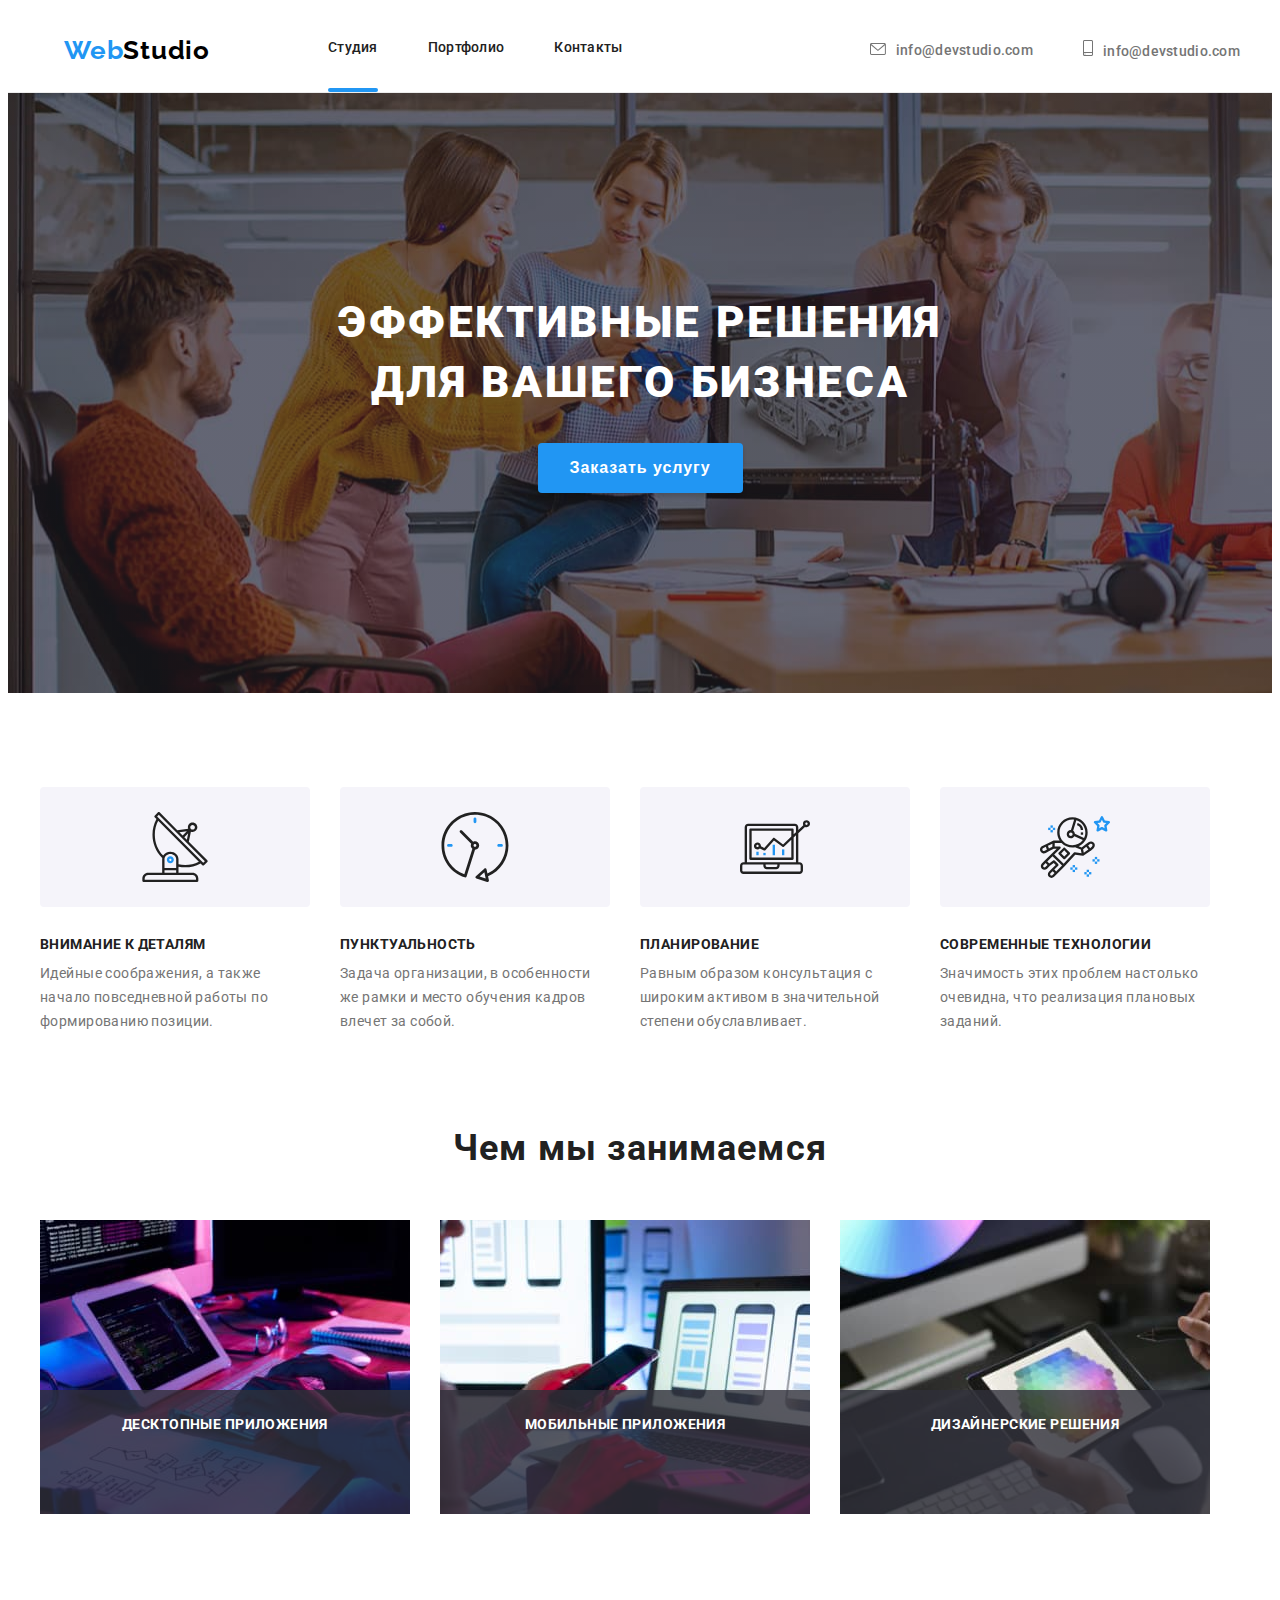
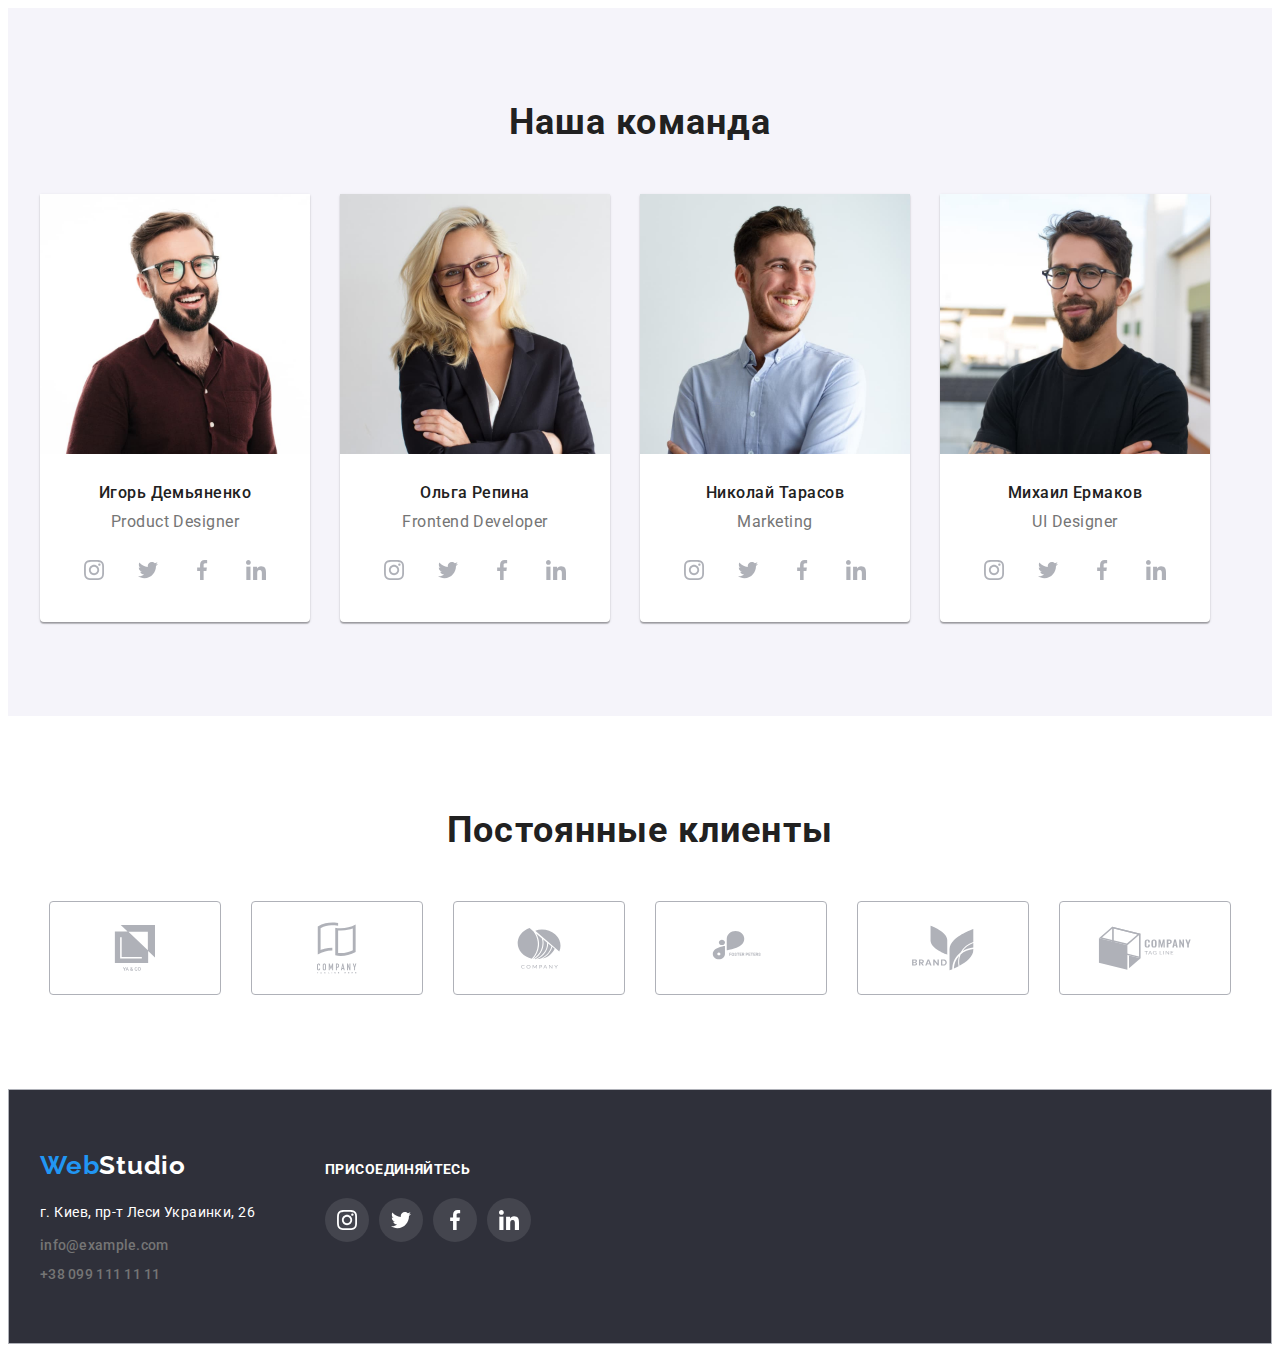
==== index.html @ 58d1611e "Homework 5" ====
<!DOCTYPE html>
<html lang="ru">
  <head>
    <meta charset="UTF-8" />
    <meta http-equiv="X-UA-Compatible" content="IE=edge" />
    <meta name="viewport" content="width=device-width, initial-scale=1.0" />
    <title>WebStudio</title>
    <link
      rel="stylesheet"
      href="https://cdnjs.cloudflare.com/ajax/libs/modern-normalize/1.1.0/modern-normalize.min.css"
      integrity="sha512-wpPYUAdjBVSE4KJnH1VR1HeZfpl1ub8YT/NKx4PuQ5NmX2tKuGu6U/JRp5y+Y8XG2tV+wKQpNHVUX03MfMFn9Q=="
      crossorigin="anonymous"
      referrerpolicy="no-referrer"
    />
    <link rel="stylesheet" href="./css/styles.css" />
    <link rel="preconnect" href="https://fonts.googleapis.com" />
    <link rel="preconnect" href="https://fonts.gstatic.com" crossorigin />
    <link
      href="https://fonts.googleapis.com/css2?family=Raleway:wght@700&family=Roboto:wght@400;500;700;900&display=swap"
      rel="stylesheet"
    />
  </head>
  <body class="main-part">
    <!-- Navigation -->
    <header class="header-section">
      <div class="container nav-container">
        <nav class="main-navigation">
          <a class="logo" href="./index.html"
            ><span class="logo-emphasis">Web</span>Studio</a
          >
          <ul class="site-nav list">
            <li class="item current-page">
              <a class="link current" href="">Студия</a>
            </li>
            <li class="item">
              <a class="link" href="./portfolio.html">Портфолио</a>
            </li>
            <li class="item">
              <a class="link" href="">Контакты</a>
            </li>
          </ul>
        </nav>
        <!-- Contacts -->
        <ul class="list header-list">
          <li class="item contact-item">
            <a class="contacts contact-link" href="mailto:info@devstudio.com"
              ><svg class="mail-tel-icon" width="16" height="12">
                <use href="./images/icons.svg#icon-envelope"></use></svg
              >info@devstudio.com</a
            >
          </li>
         <li class="item contact-item">
            <a class="contacts contact-link" href="tel:+380961111111"
              ><svg class="mail-tel-icon" width="10" height="16">
                <use href="./images/icons.svg#icon-smartphone"></use></svg
              >info@devstudio.com</a
            >
          </li>
        </ul>
    </header>
    <main>
      <!-- Hero -->
      <section class="hero section">
        <div class="container">
          <h1 class="hero-title">Эффективные решения<br>для вашего бизнеса</h1>
          <button class="modal-button" type="button">Заказать услугу</button>
        </div>
      </section>
      <!-- Advantages section -->
      <section class="section">
        <div class="container">
          <ul class="list advantages">
            <li class="advantage-item">
              <div class="advantage-element">
                <svg class="advantage-pic" width="70" height="70">
                  <use href="./images/icons.svg#icon-antena"></use>
                </svg>
              </div>
              <h3 class="section-item studio">Внимание к деталям</h3>
              <p class="description-item benefit">
                Идейные соображения, а также начало повседневной работы по
                формированию позиции.
              </p>
            </li>
            <li class="advantage-item">
              <div class="advantage-element">
                 <svg class="advantage-pic" width="70" height="70">
                  <use href="./images/icons.svg#icon-clock"></use>
                </svg>
              </div>
              <h3 class="section-item studio">Пунктуальность</h3>
              <p class="description-item benefit">
                Задача организации, в особенности же рамки и место обучения
                кадров влечет за собой.
              </p>
            </li>
            <li class="advantage-item">
              <div class="advantage-element">
                <svg class="advantage-pic" width="70" height="70">
                  <use href="./images/icons.svg#icon-diagram"></use>
                </svg>
              </div>
              <h3 class="section-item studio">Планирование</h3>
              <p class="description-item benefit">
                Равным образом консультация с широким активом в значительной
                степени обуславливает.
              </p>
            </li>
            <li class="advantage-item">
              <div class="advantage-element">
                 <svg class="advantage-pic" width="70" height="70">
                  <use href="./images/icons.svg#icon-astronaut"></use>
                </svg>
              </div>
              <h3 class="section-item studio">Современные технологии</h3>
              <p class="description-item benefit">
                Значимость этих проблем настолько очевидна, что реализация
                плановых заданий.
              </p
            </li>
          </ul>
        </div>
      </section>
      <!-- Offer section -->
      <section class="section section-offer">
        <div class="container">
          <h2 class="section-item heading">Чем мы занимаемся</h2>
          <ul class="list flex-offers">
            <li class="offer-img">
              <img
                src="./images/coding.jpg"
                alt="Написание кода"
                width="370"
                height="294"
              />
              <div class="offer-description-overlay">
              <p class="offer-description">Десктопные приложения</p>
              </div>
            </li>
            <li class="offer-img">
              <img
                src="./images/adapting.jpg"
                alt="Адаптация под мобильные устройства"
                width="370"
                height="294"
              />
              <div class="offer-description-overlay">
              <p class="offer-description">Мобильные приложения</p>
              </div>
            </li>
            <li class="offer-img">
              <img
                src="./images/styling.jpg"
                alt="Стилизирование"
                width="370"
                height="294"
              />
              <div class="offer-description-overlay">
              <p class="offer-description">Дизайнерские решения</p>
              </div>
            </li>
          </ul>
        </div>
      </section>
      <!-- Team section -->
      <section class="section-team section">
        <div class="container">
          <h2 class="section-item heading">Наша команда</h2>
          <ul class="list flex-team">
            <li class="flex-member">
              <img
                class="member-photo"
                src="./images/demyanenko.jpg"
                alt="Игорь Демьяненко"
                width="270"
                height="260"
              />
              <div class="member-card">
                <h3 class="section-item team">Игорь Демьяненко</h3>
                <p class="description-item position" lang="en">
                  Product Designer
                </p>
                <ul class="social-list list">
                  <li class="social-list-item">
                    <a class="social-list-link" href="">
                      <svg class="social-icon" width="20" height="20">
                        <use
                          href="./images/icons.svg#icon-instagram"
                        ></use></svg
                    ></a>
                  </li>
                  <li class="social-list-item">
                    <a class="social-list-link" href="">
                      <svg class="social-icon" width="20" height="20">
                        <use href="./images/icons.svg#icon-twitter"></use></svg
                    ></a>
                  </li>
                  <li class="social-list-item">
                    <a class="social-list-link" href="">
                      <svg class="social-icon" width="20" height="20">
                        <use href="./images/icons.svg#icon-facebook"></use></svg
                    ></a>
                  </li>
                  <li class="social-list-item">
                    <a class="social-list-link" href="">
                      <svg class="social-icon" width="20" height="20">
                        <use href="./images/icons.svg#icon-linkedin"></use></svg
                    ></a>
                  </li>
                </ul>
              </div>
            </li>
            <li class="flex-member">
              <img
                class="member-photo"
                src="./images/repina.jpg"
                alt="Ольга Репина"
                width="270"
                height="260"
              />
              <div class="member-card">
                <h3 class="section-item team">Ольга Репина</h3>
                <p class="description-item position" lang="en">
                  Frontend Developer
                </p>
                <ul class="social-list list">
                  <li class="social-list-item">
                    <a class="social-list-link" href="">
                      <svg class="social-icon" width="20" height="20">
                        <use
                          href="./images/icons.svg#icon-instagram"
                        ></use></svg
                    ></a>
                  </li>
                  <li class="social-list-item">
                    <a class="social-list-link" href="">
                      <svg class="social-icon" width="20" height="20">
                        <use href="./images/icons.svg#icon-twitter"></use></svg
                    ></a>
                  </li>
                  <li class="social-list-item">
                    <a class="social-list-link" href="">
                      <svg class="social-icon" width="20" height="20">
                        <use href="./images/icons.svg#icon-facebook"></use></svg
                    ></a>
                  </li>
                  <li class="social-list-item">
                    <a class="social-list-link" href="">
                      <svg class="social-icon" width="20" height="20">
                        <use href="./images/icons.svg#icon-linkedin"></use></svg
                    ></a>
                  </li>
                </ul>
              </div>
            </li>
            <li class="flex-member">
              <img
                class="member-photo"
                src="./images/tarasov.jpg"
                alt="Николай Тарасов"
                width="270"
                height="260"
              />
              <div class="member-card">
                <h3 class="section-item team">Николай Тарасов</h3>
                <p class="description-item position" lang="en">Marketing</p>
                <ul class="social-list list">
                  <li class="social-list-item">
                    <a class="social-list-link" href="">
                      <svg class="social-icon" width="20" height="20">
                        <use
                          href="./images/icons.svg#icon-instagram"
                        ></use></svg
                    ></a>
                  </li>
                  <li class="social-list-item">
                    <a class="social-list-link" href="">
                      <svg class="social-icon" width="20" height="20">
                        <use href="./images/icons.svg#icon-twitter"></use></svg
                    ></a>
                  </li>
                  <li class="social-list-item">
                    <a class="social-list-link" href="">
                      <svg class="social-icon" width="20" height="20">
                        <use href="./images/icons.svg#icon-facebook"></use></svg
                    ></a>
                  </li>
                  <li class="social-list-item">
                    <a class="social-list-link" href="">
                      <svg class="social-icon" width="20" height="20">
                        <use href="./images/icons.svg#icon-linkedin"></use></svg
                    ></a>
                  </li>
                </ul>
              </div>
            </li>
            <li class="flex-member">
              <img
                class="member-photo"
                src="./images/yermakov.jpg"
                alt="Михаил Ермаков"
                width="270"
                height="260"
              />
              <div class="member-card">
                <h3 class="section-item team">Михаил Ермаков</h3>
                <p class="description-item position" lang="en">UI Designer</p>
                <ul class="social-list list">
                  <li class="social-list-item">
                    <a class="social-list-link" href="">
                      <svg class="social-icon" width="20" height="20">
                        <use
                          href="./images/icons.svg#icon-instagram"
                        ></use></svg
                    ></a>
                  </li>
                  <li class="social-list-item">
                    <a class="social-list-link" href="">
                      <svg class="social-icon" width="20" height="20">
                        <use href="./images/icons.svg#icon-twitter"></use></svg
                    ></a>
                  </li>
                  <li class="social-list-item">
                    <a class="social-list-link" href="">
                      <svg class="social-icon" width="20" height="20">
                        <use href="./images/icons.svg#icon-facebook"></use></svg
                    ></a>
                  </li>
                  <li class="social-list-item">
                    <a class="social-list-link" href="">
                      <svg class="social-icon" width="20" height="20">
                        <use href="./images/icons.svg#icon-linkedin"></use></svg
                    ></a>
                  </li>
                </ul>
              </div>
            </li>
          </ul>
        </div>
      </section>
    </main>
    <!-- Clients section -->
    <section class="section section-offer">
      <div class="container">
        <h2 class="section-item heading">Постоянные клиенты</h2>
        <ul class="clients-list list">
          <li class="clients-item">
            <a class="clients-link"
              ><svg class="clients-icon" width="42" height="46">
                <use href="./images/icons.svg#icon-yaco"></use></svg
            ></a>
          </li>
          <li class="clients-item">
            <a class="clients-link"
              ><svg class="clients-icon" width="40" height="52">
                <use href="./images/icons.svg#icon-tagline"></use></svg
            ></a>
          </li>
          <li class="clients-item">
            <a class="clients-link"
              ><svg class="clients-icon" width="44" height="42">
                <use href="./images/icons.svg#icon-company"></use></svg
            ></a>
          </li>
           <li class="clients-item">
            <a class="clients-link"
              ><svg class="clients-icon" width="62" height="46">
                <use href="./images/icons.svg#icon-foster"></use></svg
            ></a>
          </li>
          <li class="clients-item">
            <a class="clients-link"
              ><svg class="clients-icon" width="62" height="46">
                <use href="./images/icons.svg#icon-brand"></use></svg
            ></a>
          </li>
          <li class="clients-item">
            <a class="clients-link"
              ><svg class="clients-icon" width="94" height="44">
                <use href="./images/icons.svg#icon-companytagline"></use></svg
            ></a>
          </li>
        </ul>
      </div>
    </section>
    <!-- Footer -->
    <footer class="footer-section">
      <div class="container footer-container">
        <div>
        <a class="logo-footer" href="./index.html"
          ><span class="logo-emphasis">Web</span>Studio</a
        >
        <address>
          <ul class="list">
            <li class="footer-contact">
              <a class="adress" href="https://goo.gl/maps/RZzK3HeGXn62apEB7"
                >г. Киев, пр-т Леси Украинки, 26</a
              >
            </li>
            <li class="footer-contact">
              <a class="contacts email-tel" href="mailto:info@example.com"
                >info@example.com</a
              >
            </li>
            <li>
              <a class="contacts email-tel" href="tel:+380991111111">+38 099 111 11 11</a>
            </li>
          </ul>
        </address>
        </div>
        <div class="footer-links">
          <p class="footer-appeal">Присоединяйтесь</p>

          <ul class="appeal-list list">
            <li class="appeal-part"><a class="appeal-link" href=""><svg class="appeal-network" width="20" height="20"><use href="./images/icons.svg#icon-instagram"></svg></a></li>
              <li class="appeal-part"><a class="appeal-link" href=""><svg class="appeal-network" width="20" height="20"><use href="./images/icons.svg#icon-twitter"></svg></a></li>
                <li class="appeal-part"><a class="appeal-link" href=""><svg class="appeal-network" width="20" height="20"><use href="./images/icons.svg#icon-facebook"></svg></a></li>
                  <li class="appeal-part"><a class="appeal-link" href=""><svg class="appeal-network" width="20" height="20"><use href="./images/icons.svg#icon-linkedin"></svg></a></li>
          </ul>

        </div>
      </div>
    </footer>
  </body>
</html>
---- css/styles.css ----
:root {
  --primary-text-color: #212121;
  --secondary-text-color: #757575;
  --accent-color: #2196f3;
  --logo-color: #000000;
  --footer-logo: #ffffff;
  --buttons-color: #f5f4fa;
  --footer-contacts-color: rgba(255, 255, 255, 0.6);
  --team-background-color: #f5f4fa;
  --hero-footer-background-color: #2f303a;
  --primary-background: #ffffff;
  --hero-color: #ffffff;
  --icons-color: #afb1b8;
}
.list {
  list-style: none;
}
.link {
  text-decoration: none;
}
.main-part {
  background-color: var(--primary-background);
  color: var(--primary-text-color);
  font-family: Roboto, sans-serif;
}
h1,
h2,
h3,
h4,
h5,
h6,
p {
  margin-top: 0;
  margin-bottom: 0;
}
ul,
ol {
  margin-top: 0;
  margin-bottom: 0;
  padding-left: 0;
}
img {
  display: block;
  width: 100%;
  height: auto;
}
.container {
  width: 1200px;
  padding-left: 15px;
  padding-right: 15px;
  margin-left: auto;
  margin-right: auto;
}
.section {
  padding: 94px 0px 0px;
}
.section-portfolio {
  padding: 94px 0;
}
/* Header */
.header-section {
  border-bottom: 1px solid #ececec;
}
.nav-container {
  display: flex;
  align-items: center;
}
.header-list {
  display: flex;
  align-items: center;
  margin-left: auto;
}

/* Logo */
.logo {
  margin-right: 94px;
  padding: 24px;

  color: var(--logo-color);
  font-family: Raleway, sans-serif;
  font-weight: 700;
  font-size: 26px;
  line-height: 1.19;
  letter-spacing: 0.03em;
  text-decoration: none;
}
.logo-emphasis {
  color: var(--accent-color);
}
/* Site navigation */
.main-navigation {
  display: flex;
  align-items: center;
}
.site-nav {
  display: flex;
}
.site-nav .link {
  display: block;
  padding: 32px 0px;

  color: var(--primary-text-color);
  font-weight: 500;
  font-size: 14px;
  line-height: 1.14;
  letter-spacing: 0.02em;
  text-decoration: none;
  transition: color 250ms cubic-bezier(0.4, 0, 0.2, 1);
}
.site-nav .link:hover,
.site-nav .link:focus {
  color: var(--accent-color);
}
.site-nav .item:not(:last-child) {  
  margin-right: 50px;
}
.header-list {
  margin-left: auto;
  display: flex;
}
.header-list .contacts {
  padding: 32px 0px;
}
.header-list .item:not(:last-child) {
  margin-right: 50px;
}
.contacts {
  color: var(--secondary-text-color);
  font-weight: 500;
  font-size: 14px;
  font-style: normal;
  line-height: 1.14;
  letter-spacing: 0.02em;
  text-decoration: none;
}
.mail-tel-icon {
  fill: var(--secondary-text-color);
  margin-right: 10px;
}
.contact-link:hover,
.contact-link:focus {
  color: var(--accent-color);
}
.mail-tel-icon
{
transition: fill 250ms cubic-bezier(0.4, 0, 0.2, 1);
}
.contact-link {
  transition: color 250ms cubic-bezier(0.4, 0, 0.2, 1);
}
.contact-item:hover .mail-tel-icon,
.contact-item:focus .mail-tel-icon {
  fill: var(--accent-color);
}
.footer-contacts {
  color: var(--footer-contacts-color);
}
.current-page::after {
  content: "";
  display: block;
  width: 100%;
  height: 4px;
  background: var(--accent-color);
  border-radius: 2px;
}
/* Section hero */
.hero {
  padding: 200px 0px;
  margin-left: auto;
  margin-right: auto;

  text-align: center;
  background-image: linear-gradient(to right, #2f303a66, #2f303a66),
    url(../images/hero.jpg);
  max-width: 1600px;
  max-height: 600px;
  background-repeat: no-repeat;
}
.hero-title {
  margin-bottom: 30px;
  font-weight: 900;
  font-size: 44px;
  line-height: 1.36;
  text-align: center;
  letter-spacing: 0.06em;
  text-transform: uppercase;
  color: var(--hero-color);
}
.modal-button {
  border-radius: 4px;
  padding: 10px 32px;
  min-width: 200px;
  box-shadow: 0px 4px 4px rgba(0, 0, 0, 0.15);
  border-style: none;

  background-color: var(--accent-color);
  color: var(--hero-color);
  font-weight: 700;
  font-size: 16px;
  line-height: 1.87;
  text-align: center;
  letter-spacing: 0.06em;
  cursor: pointer;
}
/* Sections */
.heading {
  text-align: center;
  font-weight: bold;
  font-size: 36px;
  line-height: 1.16;
  text-align: center;
  letter-spacing: 0.03em;
}
.list .studio {
  margin-bottom: 10px;
}
.list .team {
  margin-bottom: 10px;
}
.list .portfolio {
  margin-bottom: 4px;
}
.description-item {
  color: var(--secondary-text-color);
}
.container .heading {
  margin-bottom: 50px;
}
/* Advantages section */
.benefit {
  font-size: 14px;
  line-height: 1.71;
  letter-spacing: 0.03em;
  color: var(--secondary-text-color);
}
.studio {
  font-weight: bold;
  font-size: 14px;
  line-height: 1.14;
  letter-spacing: 0.03em;
  text-transform: uppercase;
  color: var(--primary-text-color);
}
.list-advantage {
  display: flex;
}
.advantages {
  display: flex;
  padding-bottom: 94px 0px;
}
.advantage-item {
  width: 270px;
}
.advantage-item:not(:last-child) {
  margin-right: 30px;
}
.advantage-pics {
  display: flex;
}
.advantage-element {
  display: flex;
  justify-content: center;
  align-items: center;
  width: 270px;
  height: 120px;
  background-color: var(--team-background-color);
  border-radius: 4px;
  margin-bottom: 30px;
}
.advantage-element:not(:last-child) {
  margin-right: 30px;
}
/* Offers section */
.section-offer {
  padding-bottom: 94px;
}
.flex-offers {
  display: flex;
}
.offer-img {
  position: relative;
}
.offer-img:not(:last-child) {
  margin-right: 30px;
}
.section-item {
  color: var(--primary-text-color);
}
.offer-description {
  font-weight: 700;
  font-size: 14px;
  line-height: 1.14;
  text-align: center;
  letter-spacing: 0.03em;
  text-transform: uppercase;
  padding: 27px auto;
  color: #FFFFFF;
}
.offer-description-overlay {
  position: absolute;
  background-color: rgba(47, 48, 58, 0.8);
  height: 70px;
  width: 100%;
  padding: 27px 0;
  bottom: 0px;
}
/* Team section */
.flex-member {
  width: 270px;
  border-radius: 0px 0px 4px 4px;
  box-shadow: 0px 1px 3px rgba(0, 0, 0, 0.12), 0px 1px 1px rgba(0, 0, 0, 0.14),
    0px 2px 1px rgba(0, 0, 0, 0.2);

  background-color: #ffffff;
  text-align: center;
}
.flex-member:not(:last-child) {
  margin-right: 30px;
}
.team {
  font-weight: 500;
  font-size: 16px;
  line-height: 1.18;
  text-align: center;
  letter-spacing: 0.03em;
  color: var(--primary-text-color);
}
.flex-team {
  display: flex;
}
.member-card {
  padding: 30px 0px;
}
.position {
  font-size: 16px;
  line-height: 1.18;
  text-align: center;
  letter-spacing: 0.03em;
  margin-bottom: 16px;
}
.section-team {
  background-color: var(--team-background-color);
  padding-bottom: 94px;
}
.social-list {
  display: flex;
  justify-content: center;
}
.social-list-link {
  display: flex;
  justify-content: center;
  align-items: center;
  width: 44px;
  height: 44px;
  border-radius: 50%;
  transition: background-color 250ms cubic-bezier(0.4, 0, 0.2, 1);
}
.social-list-item:not(:last-child) {
  margin-right: 10px;
}
.social-icon {
  fill: #afb1b8;
  transition: fill 250ms cubic-bezier(0.4, 0, 0.2, 1);
}
.social-list-link:hover,
.social-list-link:focus {
  background-color: var(--accent-color);
}
.social-list-link:hover .social-icon,
.social-list-link:focus .social-icon {
  fill: #ffffff;
}
/* Clients */
.clients-list {
  display: flex;
  align-items: center;
  justify-content: center;
}
.clients-link {
  display: flex;
  align-items: center;
  justify-content: center;
  width: 170px;
  height: 92px;
  border: 1px solid var(--icons-color);
  border-radius: 4px;
}
.clients-item:not(:last-child) {
  margin-right: 30px;
}
.clients-link {
  border-color: var(--icons-color);
  fill: var(--icons-color);
  transition: border-color 250ms cubic-bezier(0.4, 0, 0.2, 1), fill 250ms cubic-bezier(0.4, 0, 0.2, 1);;
}
.clients-link:hover,
.clients-link:focus {
  border-color: var(--accent-color);
  cursor: pointer;
  fill: var(--accent-color);
}
/* Footer */
.footer-section {
  background-color: var(--hero-footer-background-color);
  padding: 60px 0px;
  border: 1px solid #afb1b8;
}
.logo-footer {
  margin-bottom: 20px;
  display: inline-block;

  color: var(--footer-logo);
  font-family: Raleway, sans-serif;
  font-weight: 700;
  font-size: 26px;
  line-height: 1.19;
  letter-spacing: 0.03em;
  text-decoration: none;
}
.footer-contact {
  margin-bottom: 10px;
}
.adress {
  display: inline-block;
  font-style: normal;
  color: #ffffff;
  font-size: 14px;
  line-height: 1.71;
  letter-spacing: 0.03em;
  text-decoration: none;
  transition: color 250ms cubic-bezier(0.4, 0, 0.2, 1);
}
.list .email {
  display: inline-block;
}
.adress:hover,
.adress:focus {
  color: var(--accent-color);
}
.email-tel {
  transition: color 250ms cubic-bezier(0.4, 0, 0.2, 1);
}
.email-tel:hover,
.email-tel:focus {
  color: var(--accent-color);
}
.footer-container {
  display: flex;
  align-items: baseline;
}
.footer-links {
  margin-left: 70px;
}
.footer-appeal {
  margin-bottom: 20px;
  font-weight: bold;
  font-size: 14px;
  line-height: 1.14;
  letter-spacing: 0.03em;
  text-transform: uppercase;
  color: var(--hero-color);
}
.appeal-list {
  display: flex;
}
.appeal-part {
  display: flex;
}
.appeal-link {
  display: flex;
  justify-content: center;
  align-items: center;
  width: 44px;
  height: 44px;
  border-radius: 50%;
  background-color: rgba(255, 255, 255, 0.1);
  transition: background-color 250ms cubic-bezier(0.4, 0, 0.2, 1);
}
.appeal-link:hover,
.appeal-link:focus {
  background-color: var(--accent-color);
}
.appeal-part:not(:last-child) {
  margin-right: 10px;
}
.appeal-network {
  fill: var(--footer-logo);
}
.apeal-network:hover {
  background-color: var(--accent-color);
}
/* Portfolio */
/* Filter section */
.filter-button {
  border-radius: 4px;
  padding: 6px 22px;
  min-width: 145px;
  text-align: center;
  border-style: none;
  display: inline-block;

  color: var(--primary-text-color);
  background-color: var(--buttons-color);
  font-family: inherit;
  font-weight: 500;
  font-size: 16px;
  line-height: 1.62;
  letter-spacing: 0.03em;
  cursor: pointer;
  transition: color 250ms cubic-bezier(0.4, 0, 0.2, 1), background-color 250ms cubic-bezier(0.4, 0, 0.2, 1), box-shadow 250ms cubic-bezier(0.4, 0, 0.2, 1);
}
.filter-button:hover,
.filter-button:focus {
  background-color: var(--accent-color);
  color: #ffffff;
  box-shadow: 0px 3px 1px rgba(0, 0, 0, 0.1), 0px 1px 2px rgba(0, 0, 0, 0.08),
    0px 2px 2px rgba(0, 0, 0, 0.12);
}
.flex-buttons {
  display: flex;
  justify-content: center;
}
.flex-buttons {
  margin-bottom: 50px;
}
.flex-button:not(:last-child) {
  margin-right: 8px;
}
.flex-link {
  display: block;
  transition: box-shadow 250ms cubic-bezier(0.4, 0, 0.2, 1);
}
.flex-link:hover {
  box-shadow: 0px 4px 4px rgba(0, 0, 0, 0.25);
}
.project-card {
  padding: 20px 24px;
}
.portfolio {
  font-weight: bold;
  font-size: 18px;
  line-height: 2;
  letter-spacing: 0.06em;
}
.project {
  font-size: 16px;
  line-height: 1.87;
  letter-spacing: 0.03em;
}
.flex-portfolio {
  display: flex;
  flex-wrap: wrap;
}
.flex-element {
  width: 370px;
  margin-right: 30px;
  margin-bottom: 30px;
  border: 1px solid #eeeeee;
}
.flex-element:nth-child(3n) {
  margin-right: 0px;
}
.flex-element:nth-last-child(-n + 3) {
  margin-bottom: 0px;
}
.project-thumb {
  position: relative;
  overflow: hidden;
}
.project-thumb:hover .project-description-overlay{
transform: translateY(0);
}
.project-description {
  font-size: 18px;
  line-height: 1.55;
  letter-spacing: 0.03em;
  color: #ffffff;
  padding: 24px 64px;
}
.project-description-overlay {
  position: absolute;
  height: 294px;
  width: 100%;
  top: 0;
  background-color: rgba(33, 150, 243, 0.9);
  transform: translateY(100%);
  transition: transform 250ms cubic-bezier(0.4, 0, 0.2, 1);
}
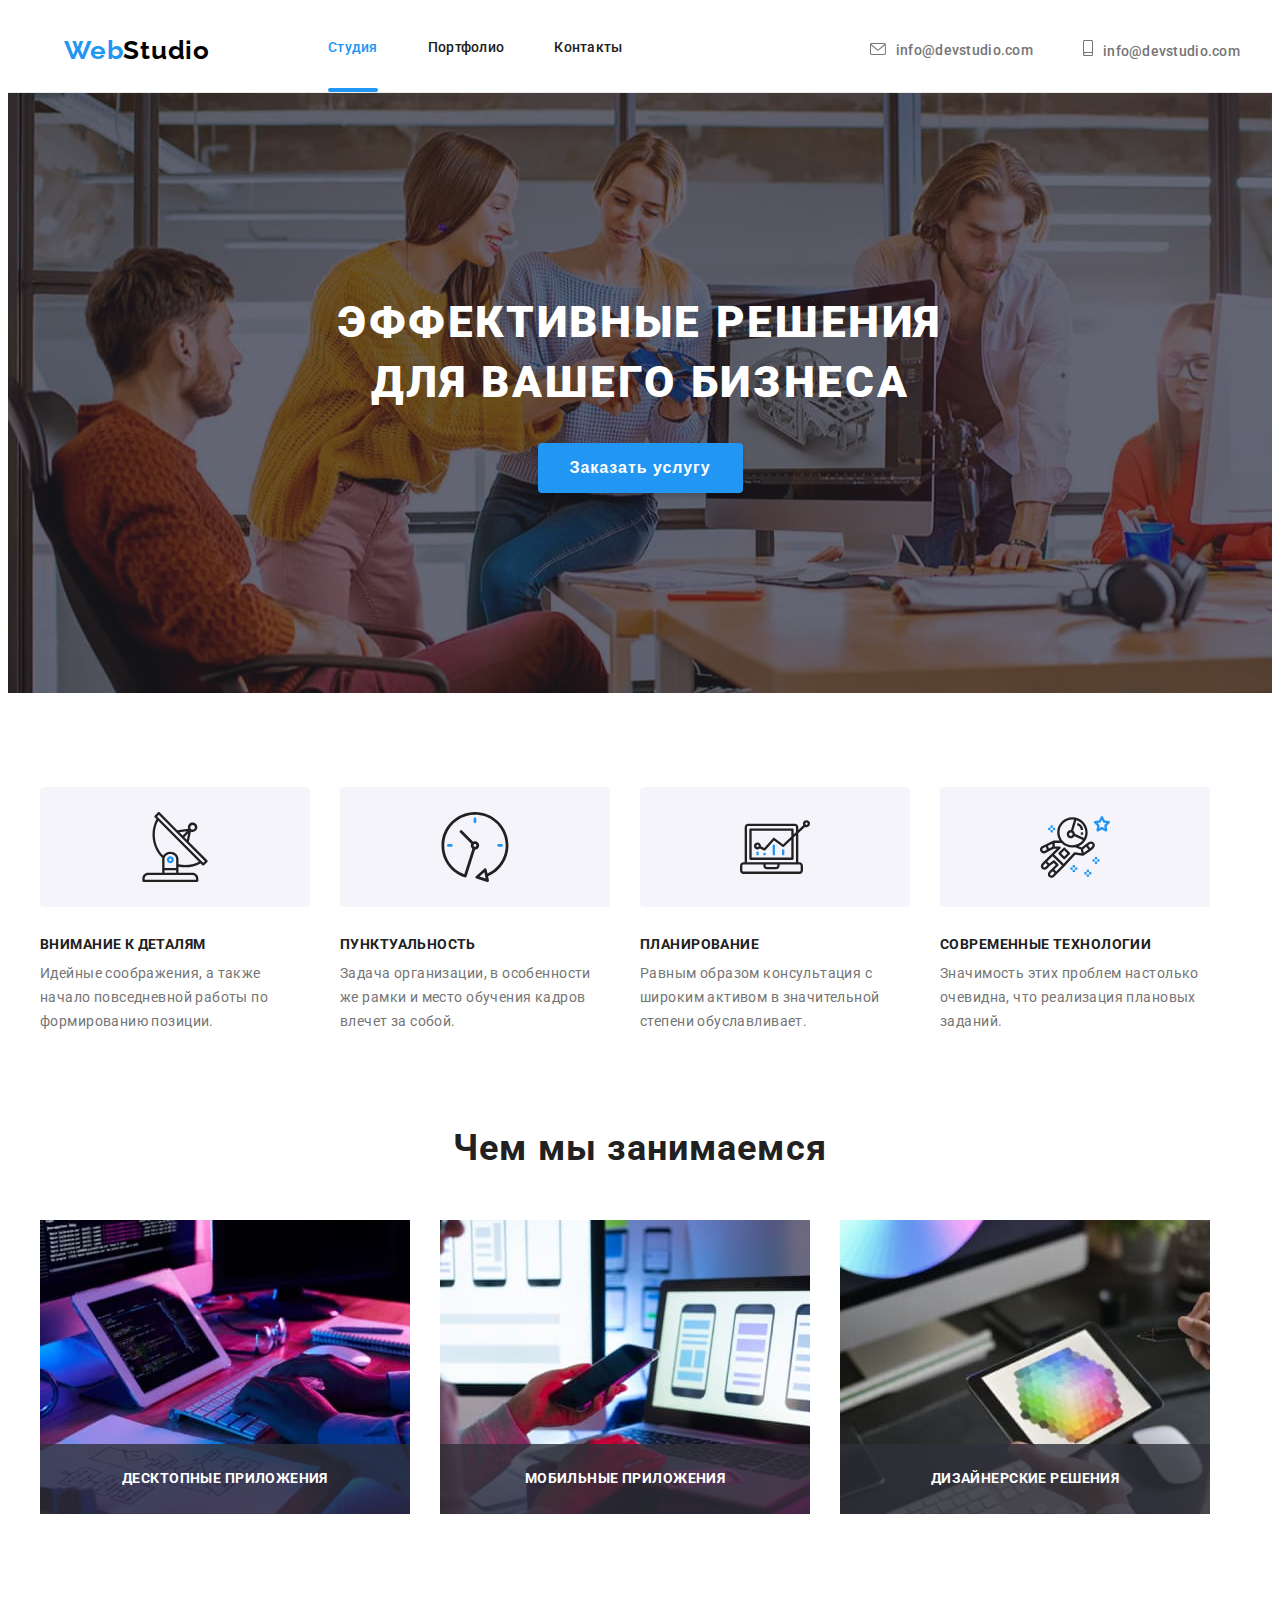
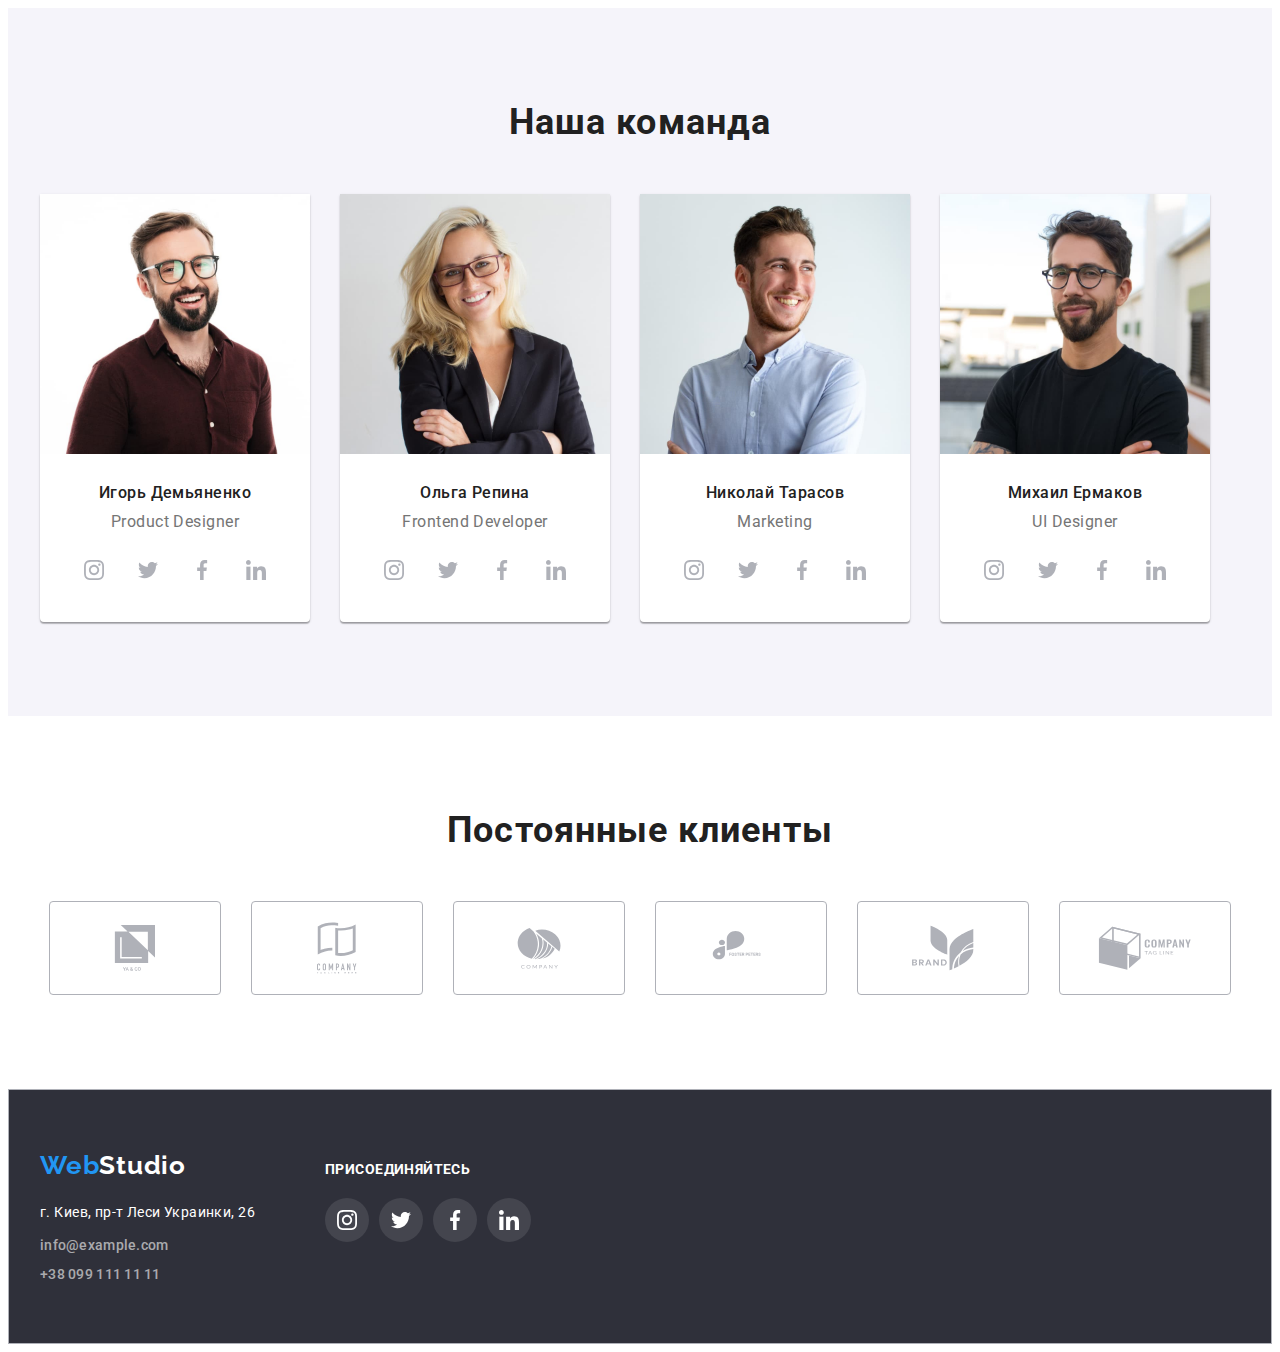
==== commit 7cf3e42b: "Changed according to the remarks" ====
--- a/index.html
+++ b/index.html
@@ -25,9 +25,7 @@
     <header class="header-section">
       <div class="container nav-container">
         <nav class="main-navigation">
-          <a class="logo" href="./index.html"
-            ><span class="logo-emphasis">Web</span>Studio</a
-          >
+          <a class="logo" href="./index.html"><span class="logo-emphasis">Web</span>Studio</a>
           <ul class="site-nav list">
             <li class="item current-page">
               <a class="link current" href="">Студия</a>
@@ -49,7 +47,7 @@
               >info@devstudio.com</a
             >
           </li>
-         <li class="item contact-item">
+          <li class="item contact-item">
             <a class="contacts contact-link" href="tel:+380961111111"
               ><svg class="mail-tel-icon" width="10" height="16">
                 <use href="./images/icons.svg#icon-smartphone"></use></svg
@@ -57,13 +55,14 @@
             >
           </li>
         </ul>
+      </div>
     </header>
     <main>
       <!-- Hero -->
       <section class="hero section">
         <div class="container">
-          <h1 class="hero-title">Эффективные решения<br>для вашего бизнеса</h1>
-          <button class="modal-button" type="button">Заказать услугу</button>
+          <h1 class="hero-title">Эффективные решения<br />для вашего бизнеса</h1>
+          <button class="modal-button" type="button" data-modal-open>Заказать услугу</button>
         </div>
       </section>
       <!-- Advantages section -->
@@ -78,20 +77,18 @@
               </div>
               <h3 class="section-item studio">Внимание к деталям</h3>
               <p class="description-item benefit">
-                Идейные соображения, а также начало повседневной работы по
-                формированию позиции.
+                Идейные соображения, а также начало повседневной работы по формированию позиции.
               </p>
             </li>
             <li class="advantage-item">
               <div class="advantage-element">
-                 <svg class="advantage-pic" width="70" height="70">
+                <svg class="advantage-pic" width="70" height="70">
                   <use href="./images/icons.svg#icon-clock"></use>
                 </svg>
               </div>
               <h3 class="section-item studio">Пунктуальность</h3>
               <p class="description-item benefit">
-                Задача организации, в особенности же рамки и место обучения
-                кадров влечет за собой.
+                Задача организации, в особенности же рамки и место обучения кадров влечет за собой.
               </p>
             </li>
             <li class="advantage-item">
@@ -102,21 +99,19 @@
               </div>
               <h3 class="section-item studio">Планирование</h3>
               <p class="description-item benefit">
-                Равным образом консультация с широким активом в значительной
-                степени обуславливает.
+                Равным образом консультация с широким активом в значительной степени обуславливает.
               </p>
             </li>
             <li class="advantage-item">
               <div class="advantage-element">
-                 <svg class="advantage-pic" width="70" height="70">
+                <svg class="advantage-pic" width="70" height="70">
                   <use href="./images/icons.svg#icon-astronaut"></use>
                 </svg>
               </div>
               <h3 class="section-item studio">Современные технологии</h3>
               <p class="description-item benefit">
-                Значимость этих проблем настолько очевидна, что реализация
-                плановых заданий.
-              </p
+                Значимость этих проблем настолько очевидна, что реализация плановых заданий.
+              </p>
             </li>
           </ul>
         </div>
@@ -127,14 +122,9 @@
           <h2 class="section-item heading">Чем мы занимаемся</h2>
           <ul class="list flex-offers">
             <li class="offer-img">
-              <img
-                src="./images/coding.jpg"
-                alt="Написание кода"
-                width="370"
-                height="294"
-              />
+              <img src="./images/coding.jpg" alt="Написание кода" width="370" height="294" />
               <div class="offer-description-overlay">
-              <p class="offer-description">Десктопные приложения</p>
+                <p class="offer-description">Десктопные приложения</p>
               </div>
             </li>
             <li class="offer-img">
@@ -145,18 +135,13 @@
                 height="294"
               />
               <div class="offer-description-overlay">
-              <p class="offer-description">Мобильные приложения</p>
+                <p class="offer-description">Мобильные приложения</p>
               </div>
             </li>
             <li class="offer-img">
-              <img
-                src="./images/styling.jpg"
-                alt="Стилизирование"
-                width="370"
-                height="294"
-              />
+              <img src="./images/styling.jpg" alt="Стилизирование" width="370" height="294" />
               <div class="offer-description-overlay">
-              <p class="offer-description">Дизайнерские решения</p>
+                <p class="offer-description">Дизайнерские решения</p>
               </div>
             </li>
           </ul>
@@ -177,16 +162,12 @@
               />
               <div class="member-card">
                 <h3 class="section-item team">Игорь Демьяненко</h3>
-                <p class="description-item position" lang="en">
-                  Product Designer
-                </p>
+                <p class="description-item position" lang="en">Product Designer</p>
                 <ul class="social-list list">
                   <li class="social-list-item">
                     <a class="social-list-link" href="">
                       <svg class="social-icon" width="20" height="20">
-                        <use
-                          href="./images/icons.svg#icon-instagram"
-                        ></use></svg
+                        <use href="./images/icons.svg#icon-instagram"></use></svg
                     ></a>
                   </li>
                   <li class="social-list-item">
@@ -220,16 +201,12 @@
               />
               <div class="member-card">
                 <h3 class="section-item team">Ольга Репина</h3>
-                <p class="description-item position" lang="en">
-                  Frontend Developer
-                </p>
+                <p class="description-item position" lang="en">Frontend Developer</p>
                 <ul class="social-list list">
                   <li class="social-list-item">
                     <a class="social-list-link" href="">
                       <svg class="social-icon" width="20" height="20">
-                        <use
-                          href="./images/icons.svg#icon-instagram"
-                        ></use></svg
+                        <use href="./images/icons.svg#icon-instagram"></use></svg
                     ></a>
                   </li>
                   <li class="social-list-item">
@@ -268,9 +245,7 @@
                   <li class="social-list-item">
                     <a class="social-list-link" href="">
                       <svg class="social-icon" width="20" height="20">
-                        <use
-                          href="./images/icons.svg#icon-instagram"
-                        ></use></svg
+                        <use href="./images/icons.svg#icon-instagram"></use></svg
                     ></a>
                   </li>
                   <li class="social-list-item">
@@ -309,9 +284,7 @@
                   <li class="social-list-item">
                     <a class="social-list-link" href="">
                       <svg class="social-icon" width="20" height="20">
-                        <use
-                          href="./images/icons.svg#icon-instagram"
-                        ></use></svg
+                        <use href="./images/icons.svg#icon-instagram"></use></svg
                     ></a>
                   </li>
                   <li class="social-list-item">
@@ -340,42 +313,42 @@
       </section>
     </main>
     <!-- Clients section -->
-    <section class="section section-offer">
+    <section class="section">
       <div class="container">
         <h2 class="section-item heading">Постоянные клиенты</h2>
         <ul class="clients-list list">
           <li class="clients-item">
-            <a class="clients-link"
+            <a href="" class="clients-link"
               ><svg class="clients-icon" width="42" height="46">
                 <use href="./images/icons.svg#icon-yaco"></use></svg
             ></a>
           </li>
           <li class="clients-item">
-            <a class="clients-link"
+            <a href="" class="clients-link"
               ><svg class="clients-icon" width="40" height="52">
                 <use href="./images/icons.svg#icon-tagline"></use></svg
             ></a>
           </li>
           <li class="clients-item">
-            <a class="clients-link"
+            <a href="" class="clients-link"
               ><svg class="clients-icon" width="44" height="42">
                 <use href="./images/icons.svg#icon-company"></use></svg
             ></a>
           </li>
-           <li class="clients-item">
-            <a class="clients-link"
+          <li class="clients-item">
+            <a href="" class="clients-link"
               ><svg class="clients-icon" width="62" height="46">
                 <use href="./images/icons.svg#icon-foster"></use></svg
             ></a>
           </li>
           <li class="clients-item">
-            <a class="clients-link"
+            <a href="" class="clients-link"
               ><svg class="clients-icon" width="62" height="46">
                 <use href="./images/icons.svg#icon-brand"></use></svg
             ></a>
           </li>
           <li class="clients-item">
-            <a class="clients-link"
+            <a href="" class="clients-link"
               ><svg class="clients-icon" width="94" height="44">
                 <use href="./images/icons.svg#icon-companytagline"></use></svg
             ></a>
@@ -387,39 +360,69 @@
     <footer class="footer-section">
       <div class="container footer-container">
         <div>
-        <a class="logo-footer" href="./index.html"
-          ><span class="logo-emphasis">Web</span>Studio</a
-        >
-        <address>
-          <ul class="list">
-            <li class="footer-contact">
-              <a class="adress" href="https://goo.gl/maps/RZzK3HeGXn62apEB7"
-                >г. Киев, пр-т Леси Украинки, 26</a
-              >
-            </li>
-            <li class="footer-contact">
-              <a class="contacts email-tel" href="mailto:info@example.com"
-                >info@example.com</a
-              >
-            </li>
-            <li>
-              <a class="contacts email-tel" href="tel:+380991111111">+38 099 111 11 11</a>
-            </li>
-          </ul>
-        </address>
+          <a class="logo-footer" href="./index.html"
+            ><span class="logo-emphasis">Web</span>Studio</a
+          >
+          <address>
+            <ul class="list">
+              <li class="footer-contact">
+                <a class="adress" href="https://goo.gl/maps/RZzK3HeGXn62apEB7"
+                  >г. Киев, пр-т Леси Украинки, 26</a
+                >
+              </li>
+              <li class="footer-contact">
+                <a class="contacts email-tel" href="mailto:info@example.com">info@example.com</a>
+              </li>
+              <li>
+                <a class="contacts email-tel" href="tel:+380991111111">+38 099 111 11 11</a>
+              </li>
+            </ul>
+          </address>
         </div>
         <div class="footer-links">
           <p class="footer-appeal">Присоединяйтесь</p>
 
           <ul class="appeal-list list">
-            <li class="appeal-part"><a class="appeal-link" href=""><svg class="appeal-network" width="20" height="20"><use href="./images/icons.svg#icon-instagram"></svg></a></li>
-              <li class="appeal-part"><a class="appeal-link" href=""><svg class="appeal-network" width="20" height="20"><use href="./images/icons.svg#icon-twitter"></svg></a></li>
-                <li class="appeal-part"><a class="appeal-link" href=""><svg class="appeal-network" width="20" height="20"><use href="./images/icons.svg#icon-facebook"></svg></a></li>
-                  <li class="appeal-part"><a class="appeal-link" href=""><svg class="appeal-network" width="20" height="20"><use href="./images/icons.svg#icon-linkedin"></svg></a></li>
+            <li class="appeal-part">
+              <a class="appeal-link" href=""
+                ><svg class="appeal-network" width="20" height="20">
+                  <use href="./images/icons.svg#icon-instagram"></use></svg
+              ></a>
+            </li>
+            <li class="appeal-part">
+              <a class="appeal-link" href=""
+                ><svg class="appeal-network" width="20" height="20">
+                  <use href="./images/icons.svg#icon-twitter"></use></svg
+              ></a>
+            </li>
+            <li class="appeal-part">
+              <a class="appeal-link" href=""
+                ><svg class="appeal-network" width="20" height="20">
+                  <use href="./images/icons.svg#icon-facebook"></use></svg
+              ></a>
+            </li>
+            <li class="appeal-part">
+              <a class="appeal-link" href=""
+                ><svg class="appeal-network" width="20" height="20">
+                  <use href="./images/icons.svg#icon-linkedin"></use></svg
+              ></a>
+            </li>
           </ul>
-
         </div>
       </div>
     </footer>
+    <div class="backdrop is-hidden" data-modal>
+      <div class="modal">
+        <button type="button" class="modal-close-btn" data-modal-close>
+          <svg class="modal-close-icon" width="18" height="18">
+            <use href="./images/icons.svg#close-icon"></use>
+          </svg>
+        </button>
+      </div>
+    </div>
+    <script src="./js/modal.js"></script>
+    <div class="jornal">
+      <div></div>
+    </div>
   </body>
 </html>
--- a/css/styles.css
+++ b/css/styles.css
@@ -52,7 +52,7 @@
   margin-right: auto;
 }
 .section {
-  padding: 94px 0px 0px;
+  padding: 94px 0px;
 }
 .section-portfolio {
   padding: 94px 0;
@@ -148,8 +148,8 @@
 .contact-link {
   transition: color 250ms cubic-bezier(0.4, 0, 0.2, 1);
 }
-.contact-item:hover .mail-tel-icon,
-.contact-item:focus .mail-tel-icon {
+.contact-link:hover .mail-tel-icon,
+.contact-link:focus .mail-tel-icon {
   fill: var(--accent-color);
 }
 .footer-contacts {
@@ -163,6 +163,9 @@
   background: var(--accent-color);
   border-radius: 2px;
 }
+.link.current {
+  color: var(--accent-color);
+}
 /* Section hero */
 .hero {
   padding: 200px 0px;
@@ -272,7 +275,7 @@
 }
 /* Offers section */
 .section-offer {
-  padding-bottom: 94px;
+  padding: 0 0 94px;
 }
 .flex-offers {
   display: flex;
@@ -293,7 +296,6 @@
   text-align: center;
   letter-spacing: 0.03em;
   text-transform: uppercase;
-  padding: 27px auto;
   color: #FFFFFF;
 }
 .offer-description-overlay {
@@ -301,10 +303,13 @@
   background-color: rgba(47, 48, 58, 0.8);
   height: 70px;
   width: 100%;
-  padding: 27px 0;
   bottom: 0px;
+  display: flex;
+  justify-content: center;
+  align-items: center;
 }
 /* Team section */
+
 .flex-member {
   width: 270px;
   border-radius: 0px 0px 4px 4px;
@@ -438,6 +443,7 @@
   color: var(--accent-color);
 }
 .email-tel {
+  color: var(--footer-contacts-color);
   transition: color 250ms cubic-bezier(0.4, 0, 0.2, 1);
 }
 .email-tel:hover,
@@ -491,10 +497,9 @@
 }
 /* Portfolio */
 /* Filter section */
-.filter-button {
+  .filter-button {
   border-radius: 4px;
   padding: 6px 22px;
-  min-width: 145px;
   text-align: center;
   border-style: none;
   display: inline-block;
@@ -508,6 +513,9 @@
   letter-spacing: 0.03em;
   cursor: pointer;
   transition: color 250ms cubic-bezier(0.4, 0, 0.2, 1), background-color 250ms cubic-bezier(0.4, 0, 0.2, 1), box-shadow 250ms cubic-bezier(0.4, 0, 0.2, 1);
+}.current-btn {
+  background-color: var(--accent-color);
+  color: #ffffff;
 }
 .filter-button:hover,
 .filter-button:focus {
@@ -566,8 +574,10 @@
 .project-thumb {
   position: relative;
   overflow: hidden;
-}
-.project-thumb:hover .project-description-overlay{
+  
+}
+.flex-link:hover .project-description-overlay,
+.flex-link:focus .project-description-overlay {
 transform: translateY(0);
 }
 .project-description {
@@ -575,7 +585,7 @@
   line-height: 1.55;
   letter-spacing: 0.03em;
   color: #ffffff;
-  padding: 24px 64px;
+  padding: 64px 24px;
 }
 .project-description-overlay {
   position: absolute;
@@ -586,6 +596,51 @@
   transform: translateY(100%);
   transition: transform 250ms cubic-bezier(0.4, 0, 0.2, 1);
 }
-
-
-
+/* Backdrop */
+.backdrop {
+  background-color: rgba(0, 0, 0, 0.2);
+  position: fixed;
+  width: 100vw;
+  height: 100vh;
+  justify-content: center;
+  align-items: center;
+  top: 0;
+  left: 0;
+  transition: transform 400ms cubic-bezier(0.4, 0, 0.2, 1) 0s, visibility 400ms cubic-bezier(0.4, 0, 0.2, 1) 0s, opacity 400ms cubic-bezier(0.4, 0, 0.2, 1) 0s;
+}
+.backdrop.is-hidden {
+  opacity: 0;
+  visibility: hidden;
+  pointer-events: none;
+  transform: scale(1.4);
+}
+.modal {
+  width: 528px;
+  height: 582px;
+  background-color: #ffffff;
+  box-shadow: 0px 1px 3px rgba(0, 0, 0, 0.12),
+  0px 1px 1px rgba(0, 0, 0, 0.14),
+  0px 2px 1px rgba(0, 0, 0, 0.2);
+  border-radius: 4px;
+  position: absolute;
+  top: 50%;
+  left: 50%;
+  transform: translate(-50%, -50%);
+}
+.modal-close-btn {
+  position: absolute;
+  top: 8px;
+  right: 8px;
+  width: 30px;
+  height: 30px;
+  padding: 6px;
+  border: 1px solid rgba(0, 0, 0, 0.1);
+  border-radius: 50%;
+  background-color: transparent;
+  display: flex;
+  justify-content: center;
+  align-items: center;
+  cursor: pointer;
+}
+
+
